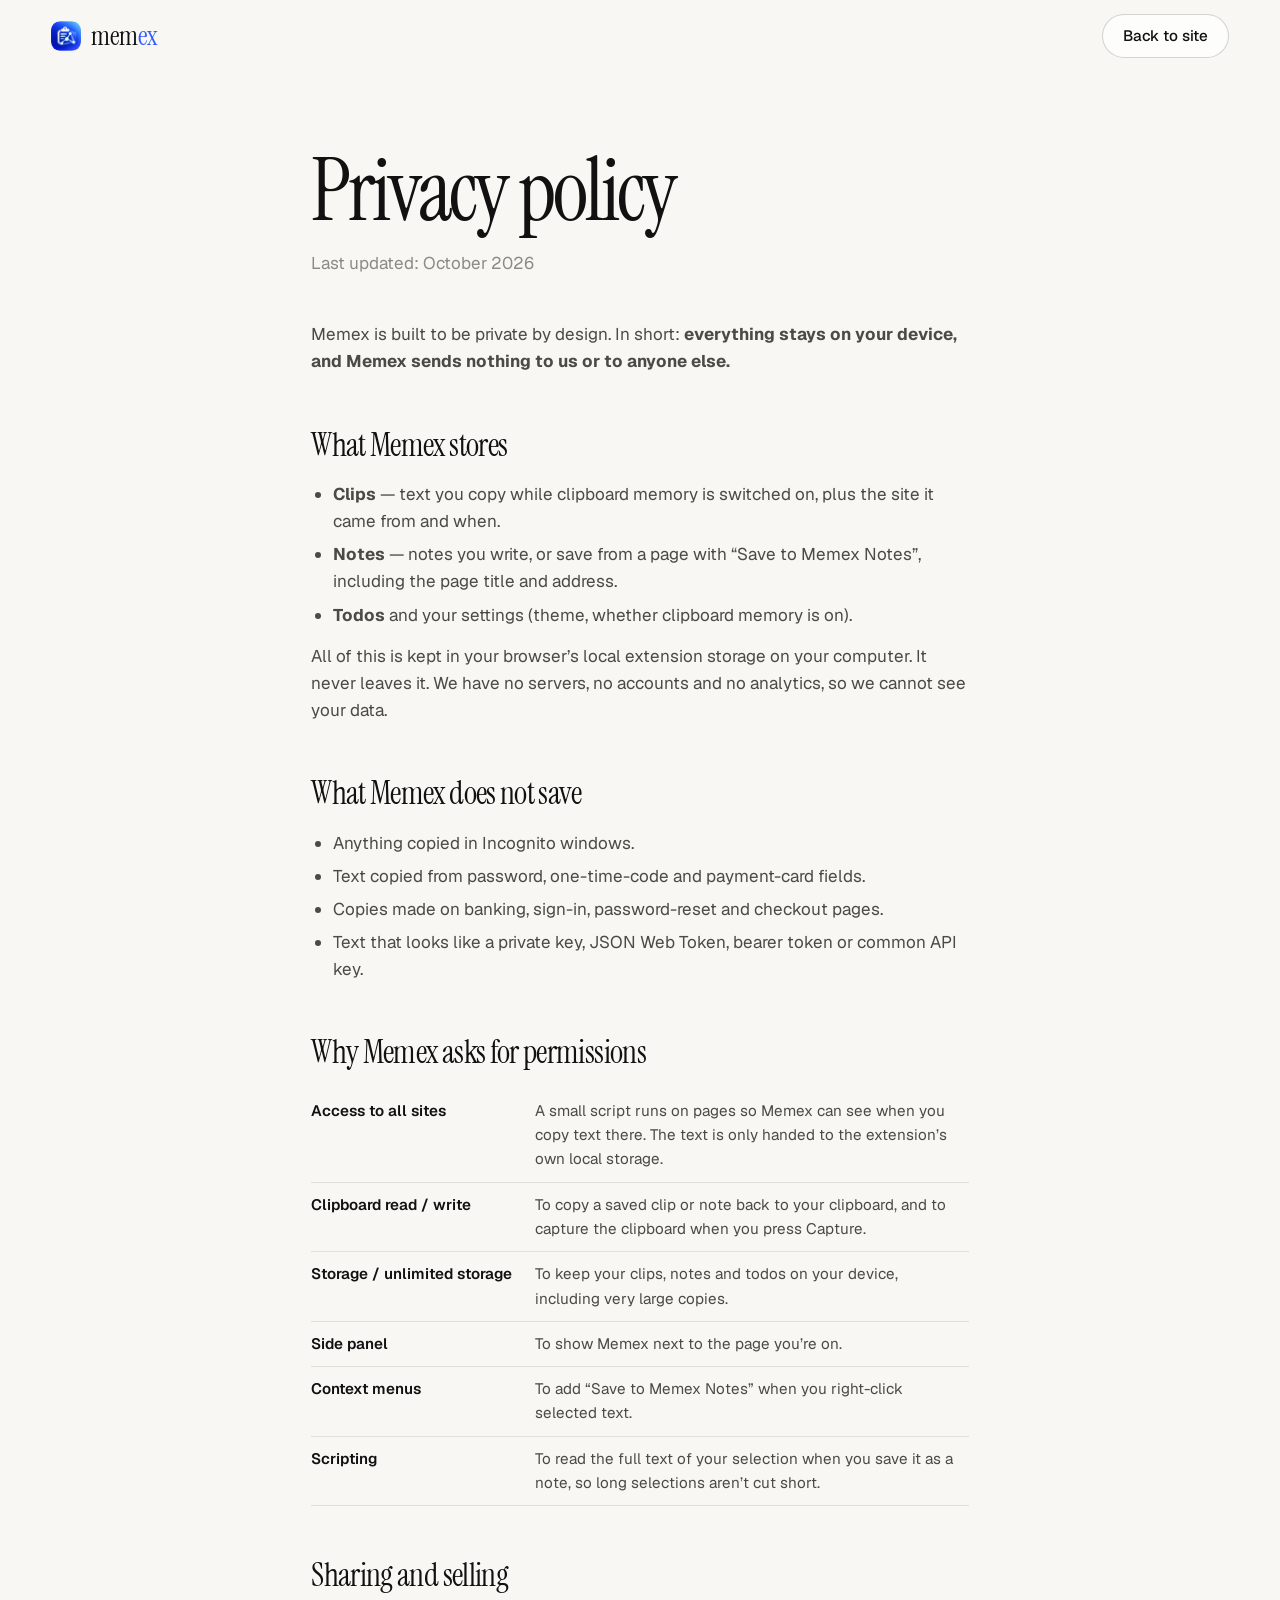
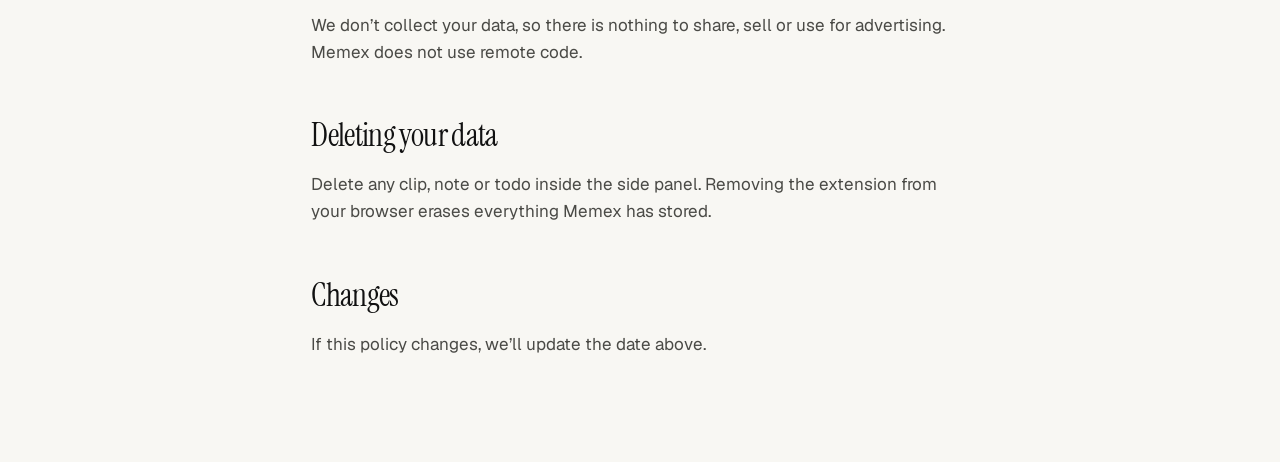
==== privacy.html @ 210380f6 "memex-official" ====
<!doctype html>
<html lang="en">
<head>
<meta charset="utf-8">
<meta name="viewport" content="width=device-width, initial-scale=1">
<title>Privacy policy — Memex</title>
<meta name="description" content="Memex stores everything locally on your device and sends nothing anywhere.">
<link rel="icon" type="image/png" href="assets/favicon-48.png">
<link rel="stylesheet" href="styles.css">
<style>
  .doc { max-width: 760px; margin: 0 auto; padding: 150px var(--gutter) 90px; }
  .doc h1 { font-family: var(--serif); font-weight: 400; font-size: clamp(3rem, 8vw, 5.4rem); line-height: .95; letter-spacing: -.035em; margin-bottom: 18px; }
  .doc .upd { color: var(--ink-3); margin-bottom: 44px; }
  .doc h2 { font-family: var(--serif); font-weight: 400; font-size: 2rem; letter-spacing: -.02em; margin: 44px 0 10px; }
  .doc p, .doc li { color: var(--ink-2); }
  .doc p { margin-bottom: 14px; }
  .doc ul { list-style: disc; padding-left: 22px; margin-bottom: 14px; } .doc li { margin: 6px 0; }
  .doc a { color: var(--blue); text-underline-offset: 3px; }
  .doc table { width: 100%; border-collapse: collapse; margin: 10px 0 20px; font-size: .95rem; }
  .doc th, .doc td { text-align: left; padding: 10px 12px 10px 0; border-bottom: 1px solid var(--line); vertical-align: top; }
  .doc th { font-weight: 600; color: var(--ink); width: 34%; }
  .doc td { color: var(--ink-2); }
  .top { position: fixed; z-index: 20; top: 14px; left: 0; right: 0; display: flex; justify-content: space-between; align-items: center; padding: 0 var(--gutter); }
</style>
</head>
<body>
<header class="top">
  <a class="brand" href="index.html"><img src="assets/icon-128.png" width="30" height="30" alt=""><span class="brand-word">mem<i>ex</i></span></a>
  <a class="btn btn-ghost" href="index.html"><span>Back to site</span></a>
</header>
<main class="doc">
  <h1>Privacy policy</h1>
  <p class="upd">Last updated: October 2026</p>

  <p>Memex is built to be private by design. In short: <strong>everything stays on your device, and Memex sends nothing to us or to anyone else.</strong></p>

  <h2>What Memex stores</h2>
  <ul>
    <li><b>Clips</b> — text you copy while clipboard memory is switched on, plus the site it came from and when.</li>
    <li><b>Notes</b> — notes you write, or save from a page with “Save to Memex Notes”, including the page title and address.</li>
    <li><b>Todos</b> and your settings (theme, whether clipboard memory is on).</li>
  </ul>
  <p>All of this is kept in your browser’s local extension storage on your computer. It never leaves it. We have no servers, no accounts and no analytics, so we cannot see your data.</p>

  <h2>What Memex does not save</h2>
  <ul>
    <li>Anything copied in Incognito windows.</li>
    <li>Text copied from password, one-time-code and payment-card fields.</li>
    <li>Copies made on banking, sign-in, password-reset and checkout pages.</li>
    <li>Text that looks like a private key, JSON Web Token, bearer token or common API key.</li>
  </ul>

  <h2>Why Memex asks for permissions</h2>
  <table>
    <tr><th>Access to all sites</th><td>A small script runs on pages so Memex can see when you copy text there. The text is only handed to the extension’s own local storage.</td></tr>
    <tr><th>Clipboard read / write</th><td>To copy a saved clip or note back to your clipboard, and to capture the clipboard when you press Capture.</td></tr>
    <tr><th>Storage / unlimited storage</th><td>To keep your clips, notes and todos on your device, including very large copies.</td></tr>
    <tr><th>Side panel</th><td>To show Memex next to the page you’re on.</td></tr>
    <tr><th>Context menus</th><td>To add “Save to Memex Notes” when you right-click selected text.</td></tr>
    <tr><th>Scripting</th><td>To read the full text of your selection when you save it as a note, so long selections aren’t cut short.</td></tr>
  </table>

  <h2>Sharing and selling</h2>
  <p>We don’t collect your data, so there is nothing to share, sell or use for advertising. Memex does not use remote code.</p>

  <h2>Deleting your data</h2>
  <p>Delete any clip, note or todo inside the side panel. Removing the extension from your browser erases everything Memex has stored.</p>

  <h2>Changes</h2>
  <p>If this policy changes, we’ll update the date above.</p>

  <p id="contactLine" hidden><b>Contact:</b> <a id="contactMail" href="#"></a></p>
</main>
<script>
  const CONFIG_EMAIL = "";  // ← optional: your support email
  if (CONFIG_EMAIL) { const l = document.getElementById("contactLine"); const a = document.getElementById("contactMail"); a.href = "mailto:" + CONFIG_EMAIL; a.textContent = CONFIG_EMAIL; l.hidden = false; }
</script>
</body>
</html>
---- styles.css ----
/* ═══════════════════════════════════════════════════════════
   Memex — launch site
   Type: Instrument Serif (display) · Geist (UI/body) · JetBrains Mono (code)
   ═══════════════════════════════════════════════════════════ */

@font-face { font-family: "Instrument Serif"; src: url("fonts/instrument-serif-latin-400-normal.woff2") format("woff2"); font-weight: 400; font-style: normal; font-display: swap; }
@font-face { font-family: "Instrument Serif"; src: url("fonts/instrument-serif-latin-400-italic.woff2") format("woff2"); font-weight: 400; font-style: italic; font-display: swap; }
@font-face { font-family: "Geist"; src: url("fonts/geist-latin-wght-normal.woff2") format("woff2"); font-weight: 100 900; font-style: normal; font-display: swap; }
@font-face { font-family: "JetBrains Mono"; src: url("fonts/jetbrains-mono-latin-wght-normal.woff2") format("woff2"); font-weight: 100 800; font-style: normal; font-display: swap; }

:root {
  --paper: #f8f7f3;
  --paper-2: #efede6;
  --white: #ffffff;
  --ink: #111111;
  --ink-2: #4a4a46;
  --ink-3: #8b8a84;
  --line: rgba(17, 17, 17, 0.1);
  --line-2: rgba(17, 17, 17, 0.18);
  --blue: #2f5cff;
  --blue-ink: #1f3fd1;
  --blue-wash: rgba(47, 92, 255, 0.1);
  --yellow: #f0c15b;
  --green: #4fb188;
  --pink: #e06c94;
  --serif: "Instrument Serif", "Iowan Old Style", "Palatino Linotype", Georgia, serif;
  --sans: "Geist", -apple-system, BlinkMacSystemFont, "Segoe UI", system-ui, sans-serif;
  --mono: "JetBrains Mono", "SF Mono", ui-monospace, "Cascadia Code", monospace;
  --ease: cubic-bezier(0.22, 1, 0.36, 1);
  --wrap: 1240px;
  --gutter: clamp(18px, 4vw, 56px);
}

*, *::before, *::after { box-sizing: border-box; }
html { scroll-behavior: smooth; -webkit-text-size-adjust: 100%; scroll-padding-top: 90px; }
body { margin: 0; background: var(--paper); color: var(--ink); font-family: var(--sans); font-size: 1.0625rem; line-height: 1.6; -webkit-font-smoothing: antialiased; text-rendering: optimizeLegibility; overflow-x: hidden; }
img, svg { display: block; max-width: 100%; }
a { color: inherit; }
h1, h2, h3, h4, h5, p, ul, ol, pre { margin: 0; }
ul, ol { padding: 0; list-style: none; }
button { font: inherit; color: inherit; cursor: pointer; }
:focus-visible { outline: 2px solid var(--blue); outline-offset: 3px; border-radius: 6px; }
::selection { background: var(--blue); color: #fff; }
kbd { font-family: var(--mono); font-size: 0.78em; background: var(--white); border: 1px solid var(--line-2); border-bottom-width: 2px; border-radius: 6px; padding: 1px 6px; color: var(--ink); white-space: nowrap; }
.skip { position: absolute; left: -999px; top: 8px; background: var(--ink); color: #fff; padding: 8px 14px; border-radius: 999px; z-index: 999; }
.skip:focus { left: 8px; }

/* ── Type ── */
.display { font-family: var(--serif); font-weight: 400; font-size: clamp(3.3rem, 10.2vw, 9.4rem); line-height: 0.9; letter-spacing: -0.04em; }
.display .it, .h2 em, .install-h .it { font-style: italic; }
.h2 { font-family: var(--serif); font-weight: 400; font-size: clamp(2.6rem, 6.4vw, 5.2rem); line-height: 0.96; letter-spacing: -0.035em; }
.h2 em { font-style: italic; }
.h3 { font-family: var(--serif); font-weight: 400; font-size: clamp(2rem, 3.6vw, 3rem); line-height: 1; letter-spacing: -0.025em; }
.h4 { font-family: var(--sans); font-weight: 600; font-size: 1.0625rem; letter-spacing: -0.01em; line-height: 1.35; }
.lede { font-size: clamp(1.05rem, 1.5vw, 1.25rem); color: var(--ink-2); line-height: 1.55; max-width: 36em; margin-inline: auto; text-wrap: balance; }

.line { display: block; overflow: hidden; padding: 0.04em 0.1em 0.16em; margin: 0 -0.1em -0.16em; }
.line > span { display: inline-block; will-change: transform; }

/* ── Buttons ── */
.btn { --h: 44px; display: inline-flex; align-items: center; justify-content: center; gap: 10px; height: var(--h); padding: 0 20px; border-radius: 999px; border: 1px solid transparent; font-weight: 500; font-size: 0.95rem; letter-spacing: -0.005em; text-decoration: none; white-space: nowrap; transition: transform 0.35s var(--ease), background 0.25s, color 0.25s, border-color 0.25s, box-shadow 0.35s; }
.btn svg { width: 16px; height: 16px; transition: transform 0.35s var(--ease); }
.btn:hover svg { transform: translateX(3px); }
.btn[href="#install"]:hover svg:only-of-type { transform: translate(2px, -2px); }
.btn-lg { --h: 58px; padding: 0 28px; font-size: 1.02rem; }
.btn-dark { background: var(--ink); color: #fff; box-shadow: 0 8px 24px rgba(17, 17, 17, 0.18); }
.btn-dark:hover { background: var(--blue); box-shadow: 0 12px 32px rgba(47, 92, 255, 0.32); }
.btn-ghost { background: rgba(255, 255, 255, 0.7); border-color: var(--line-2); backdrop-filter: blur(10px); }
.btn-ghost:hover { background: var(--white); border-color: var(--ink); }
.btn[hidden] { display: none; }
.play { width: 28px; height: 28px; border-radius: 50%; background: var(--ink); color: #fff; display: grid; place-items: center; }
.play svg { width: 11px; height: 11px; transform: translateX(1px); }
.btn:hover .play svg { transform: translateX(1px); }

/* ── Nav ── */
.nav { position: fixed; z-index: 50; top: 14px; left: 0; right: 0; display: grid; grid-template-columns: 1fr auto 1fr; align-items: center; padding: 0 var(--gutter); pointer-events: none; }
.nav > * { pointer-events: auto; }
.brand { display: inline-flex; align-items: center; gap: 10px; text-decoration: none; justify-self: start; }
.brand img { border-radius: 9px; }
.brand-word { font-family: var(--serif); font-size: 1.7rem; letter-spacing: -0.02em; line-height: 1; }
.brand-word i { font-style: normal; color: var(--blue); }
.nav-pill { display: flex; gap: 4px; padding: 6px; border-radius: 999px; background: rgba(255, 255, 255, 0.7); border: 1px solid var(--line); backdrop-filter: blur(16px) saturate(1.4); -webkit-backdrop-filter: blur(16px) saturate(1.4); transition: box-shadow 0.4s; }
.nav.scrolled .nav-pill { box-shadow: 0 10px 34px rgba(20, 20, 40, 0.08); }
.nav-pill a { text-decoration: none; font-size: 0.92rem; font-weight: 500; padding: 8px 16px; border-radius: 999px; color: var(--ink-2); transition: background 0.2s, color 0.2s; }
.nav-pill a:hover, .nav-pill a.active { background: var(--paper-2); color: var(--ink); }
.nav-right { justify-self: end; display: flex; align-items: center; gap: 10px; }
.menu-btn { display: none; width: 44px; height: 44px; border-radius: 50%; border: 1px solid var(--line-2); background: rgba(255, 255, 255, 0.8); position: relative; backdrop-filter: blur(10px); }
.menu-btn span { position: absolute; left: 14px; right: 14px; height: 1.6px; background: var(--ink); transition: transform 0.35s var(--ease); }
.menu-btn span:first-child { top: 18px; } .menu-btn span:last-child { top: 25px; }
.menu-btn[aria-expanded="true"] span:first-child { transform: translateY(3.5px) rotate(45deg); }
.menu-btn[aria-expanded="true"] span:last-child { transform: translateY(-3.5px) rotate(-45deg); }
.mobile-menu { position: fixed; inset: 0; z-index: 40; background: var(--paper); padding: 110px var(--gutter) 40px; display: flex; flex-direction: column; gap: 6px; }
.mobile-menu[hidden] { display: none; }
.mobile-menu a:not(.btn) { font-family: var(--serif); font-size: 2.8rem; letter-spacing: -0.03em; text-decoration: none; padding: 6px 0; border-bottom: 1px solid var(--line); }
.mobile-menu .btn { margin-top: 24px; --h: 56px; }

/* ── Hero ── */
.hero { position: relative; padding: 138px var(--gutter) 0; text-align: center; overflow: clip; }
.halo { position: absolute; left: 50%; top: 52%; width: min(1500px, 140vw); aspect-ratio: 1.6; transform: translate(-50%, -30%); background: radial-gradient(closest-side, rgba(47, 92, 255, 0.16), rgba(130, 110, 255, 0.07) 55%, transparent 75%); filter: blur(20px); pointer-events: none; z-index: 0; }
.hero-copy { position: relative; z-index: 3; max-width: 1100px; margin: 0 auto; }
.hero .display { margin-bottom: 26px; }
.hero .lede { margin-bottom: 34px; }
.cta-row { display: flex; flex-wrap: wrap; gap: 12px; justify-content: center; }

/* glass cards */
.glass { background: linear-gradient(180deg, rgba(255, 255, 255, 0.82), rgba(255, 255, 255, 0.55)); border: 1px solid rgba(255, 255, 255, 0.9); border-radius: 30px; box-shadow: 0 24px 60px rgba(30, 30, 70, 0.1), inset 0 1px 0 #fff; backdrop-filter: blur(22px) saturate(1.5); -webkit-backdrop-filter: blur(22px) saturate(1.5); }
.g-left, .g-right { position: absolute; z-index: 2; width: 236px; padding: 22px; text-align: left; will-change: transform; }
.g-left { left: clamp(12px, 4vw, 90px); top: 292px; transform: translate3d(0, var(--py, 0px), 0) rotate(-8deg); animation: bob-a 7s ease-in-out infinite; }
.g-right { right: clamp(12px, 4vw, 90px); top: 392px; transform: translate3d(0, var(--py, 0px), 0) rotate(7deg); animation: bob-b 8s ease-in-out infinite; }
@keyframes bob-a { 0%, 100% { translate: 0 0; } 50% { translate: 0 -10px; } }
@keyframes bob-b { 0%, 100% { translate: 0 0; } 50% { translate: 0 11px; } }
.g-ico { width: 40px; height: 40px; border-radius: 13px; display: grid; place-items: center; margin-bottom: 16px; }
.g-ico svg { width: 20px; height: 20px; fill: none; stroke: #fff; stroke-width: 2; stroke-linecap: round; stroke-linejoin: round; }
.g-ico-blue { background: linear-gradient(160deg, #6f8dff, var(--blue)); }
.g-title { font-weight: 600; font-size: 1rem; line-height: 1.3; letter-spacing: -0.015em; }
.g-sub { margin-top: 8px; font-size: 0.85rem; line-height: 1.4; color: var(--ink-3); }
.g-faces { display: flex; margin-bottom: 16px; }
.g-faces span { width: 34px; height: 34px; border-radius: 50%; background: var(--c); color: #fff; display: grid; place-items: center; font-weight: 600; font-size: 0.8rem; border: 2px solid #fff; margin-left: -8px; }
.g-faces span:first-child { margin-left: 0; }
.g-faces .plus { background: #fff; color: var(--ink); }

.badge { position: absolute; z-index: 2; right: clamp(16px, 6vw, 120px); top: 176px; width: 118px; height: 118px; }
.badge-ring { transform-origin: 60px 60px; animation: spin 22s linear infinite; }
.badge text { font-family: var(--sans); font-size: 9.4px; font-weight: 500; letter-spacing: 0.9px; text-transform: uppercase; fill: var(--ink); }
.badge-star { fill: var(--ink); }
@keyframes spin { to { transform: rotate(360deg); } }

.hero-foot-l, .hero-foot-r { position: absolute; z-index: 2; text-align: left; font-size: 0.92rem; color: var(--ink-3); line-height: 1.35; }
.hero-foot-l { left: clamp(18px, 4vw, 90px); bottom: 26px; }
.hero-foot-r { right: clamp(18px, 4vw, 90px); bottom: 26px; display: flex; flex-direction: column; align-items: flex-start; gap: 10px; }
.hero-foot-r svg { width: 22px; height: 22px; fill: var(--ink); }
.hero-foot-r p { display: flex; align-items: center; gap: 12px; }
.rule { display: inline-block; width: 28px; height: 1px; background: var(--line-2); }
.hero-foot-l .rule { display: block; margin-bottom: 12px; }

/* demo stage */
.stage { position: relative; z-index: 1; width: min(1080px, 100%); margin: 70px auto 0; }
.orbit { position: absolute; z-index: 4; display: flex; align-items: center; gap: 12px; padding: 12px 20px 12px 14px; border-radius: 22px; text-align: left; will-change: transform; }
.orbit b { display: block; font-size: 0.95rem; letter-spacing: -0.01em; line-height: 1.2; }
.orbit small { font-size: 0.78rem; color: var(--ink-3); }
.orbit .dot { width: 34px; height: 34px; border-radius: 11px; flex: none; }
.dot.y { background: linear-gradient(160deg, #f6d98e, var(--yellow)); }
.dot.g { background: linear-gradient(160deg, #7fd1ab, var(--green)); }
.dot.p { background: linear-gradient(160deg, #f09bb8, var(--pink)); }
.o1 { left: -84px; top: 200px; transform: translate3d(0, var(--py, 0px), 0) rotate(-7deg); animation: bob-a 6s ease-in-out infinite; }
.o2 { right: -64px; top: -34px; transform: translate3d(0, var(--py, 0px), 0) rotate(6deg); animation: bob-b 7s ease-in-out infinite; }
.o3 { left: -70px; bottom: 74px; transform: translate3d(0, var(--py, 0px), 0) rotate(5deg); animation: bob-b 8s ease-in-out infinite; }

.browser { position: relative; background: var(--white); border-radius: 22px; border: 1px solid var(--line); box-shadow: 0 50px 120px -20px rgba(30, 40, 110, 0.28), 0 0 0 8px rgba(255, 255, 255, 0.55); overflow: hidden; text-align: left; }
.bar { display: flex; align-items: center; gap: 14px; height: 46px; padding: 0 16px; border-bottom: 1px solid var(--line); background: #fbfaf7; }
.tl { display: flex; gap: 7px; } .tl i { width: 11px; height: 11px; border-radius: 50%; background: #e3e1da; }
.url { flex: 1; max-width: 520px; margin-inline: auto; display: flex; align-items: center; gap: 8px; height: 28px; padding: 0 14px; border-radius: 999px; background: var(--paper-2); font-size: 0.78rem; color: var(--ink-2); overflow: hidden; white-space: nowrap; text-overflow: ellipsis; }
.url svg { width: 12px; height: 12px; flex: none; color: var(--ink-3); }
.bar-spacer { width: 54px; }
.browser-body { position: relative; display: grid; grid-template-columns: minmax(0, 1fr) 348px; height: 480px; }

.page { position: relative; padding: 18px 20px; min-width: 0; overflow: hidden; background: var(--white); }
.file-head { display: flex; align-items: center; gap: 12px; padding: 10px 12px; border: 1px solid var(--line); border-radius: 12px 12px 0 0; background: #fbfaf7; }
.fname { font-weight: 600; font-size: 0.85rem; }
.fmeta { font-size: 0.78rem; color: var(--ink-3); flex: 1; white-space: nowrap; overflow: hidden; text-overflow: ellipsis; }
.copy-btn { display: inline-flex; align-items: center; gap: 6px; height: 30px; padding: 0 12px; border-radius: 8px; border: 1px solid var(--line-2); background: var(--white); font-size: 0.8rem; font-weight: 600; transition: background 0.2s, border-color 0.2s, color 0.2s, transform 0.2s; }
.copy-btn svg { width: 13px; height: 13px; fill: none; stroke: currentColor; stroke-width: 2; }
.copy-btn:hover { border-color: var(--ink); }
.copy-btn:active, .copy-btn.press { transform: scale(0.94); }
.copy-btn.done { background: #e6f6ee; color: #1e7a4f; border-color: transparent; }
.code { margin: 0; padding: 14px 0; border: 1px solid var(--line); border-top: none; border-radius: 0 0 12px 12px; font-family: var(--mono); font-size: 12px; line-height: 1.75; overflow: hidden; height: 372px; color: #24292f; white-space: pre; }
.code code { display: block; font: inherit; }
.ln { display: inline-block; width: 38px; padding-right: 14px; text-align: right; color: #b4b2aa; user-select: none; }
.code .k { color: #cf222e; } .code .s { color: #0a3069; } .code .c { color: #8c959f; font-style: italic; } .code .f { color: #6639ba; } .code .n { color: #0550ae; }
.code-fade { position: absolute; left: 20px; right: 20px; bottom: 18px; height: 70px; background: linear-gradient(transparent, #fff 85%); border-radius: 0 0 12px 12px; pointer-events: none; }

/* Memex panel (mirrors the real extension) */
.panel { position: relative; background: #f7f6f2; border-left: 1px solid var(--line); display: flex; flex-direction: column; min-width: 0; overflow: hidden; font-size: 13px; }
.p-head { padding: 14px 14px 0; } .p-logo { display: flex; align-items: center; gap: 8px; font-family: var(--serif); font-size: 1.35rem; line-height: 1; } .p-logo img { border-radius: 6px; } .p-logo i { font-style: normal; color: var(--blue); }
.p-tabs { display: flex; gap: 4px; margin: 10px 14px 0; padding-bottom: 10px; border-bottom: 1px solid var(--line); }
.p-tab { flex: 1; display: flex; align-items: center; justify-content: center; gap: 6px; padding: 7px 4px; border-radius: 9px; border: 1px solid transparent; background: transparent; color: var(--ink-2); font-size: 12px; font-weight: 600; transition: background 0.2s, border-color 0.2s, color 0.2s; }
.p-tab svg { width: 13px; height: 13px; fill: none; stroke: currentColor; stroke-width: 1.9; }
.p-tab:hover { border-color: var(--line); color: var(--ink); }
.p-tab.active { background: #fff; border-color: var(--line); color: var(--ink); }
.p-chips { display: flex; gap: 6px; padding: 9px 14px; border-bottom: 1px solid var(--line); }
.chip { display: inline-flex; align-items: center; gap: 6px; padding: 3px 9px; border-radius: 999px; border: 1px solid var(--line); background: #fff; font-size: 10.5px; font-weight: 600; color: var(--ink-3); }
.chip.on { color: #238a5a; border-color: #238a5a; background: rgba(35, 138, 90, 0.1); } .chip i { width: 6px; height: 6px; border-radius: 50%; background: currentColor; }
.p-view { display: none; flex: 1; min-height: 0; flex-direction: column; } .p-view.active { display: flex; }
.p-scroll { position: relative; flex: 1; overflow-y: auto; padding: 10px 14px 16px; scrollbar-width: thin; }
.p-label { font-size: 10.5px; font-weight: 600; letter-spacing: 0.05em; text-transform: uppercase; color: var(--ink-3); padding: 4px 0 7px; }
.pc, .pn, .pr { background: #fff; border: 1px solid var(--line); border-radius: 12px; padding: 11px 12px; margin-bottom: 9px; transition: border-color 0.2s, box-shadow 0.2s; }
.pc-text { font-family: var(--mono); font-size: 11.5px; line-height: 1.55; color: var(--ink); overflow-wrap: anywhere; white-space: pre-wrap; user-select: text; }
.pc-text.link { font-family: var(--sans); color: var(--blue); text-decoration: underline; font-size: 12px; }
.pc-text:not(.mono):not(.link):not(.code-text) { font-family: var(--mono); }
.pc-foot { display: flex; align-items: center; gap: 7px; margin-top: 9px; flex-wrap: wrap; }
.grow { flex: 1; }
.pill { padding: 2px 8px; border-radius: 99px; border: 1px solid var(--line); background: #f4f3ee; font-size: 10px; color: var(--ink-2); }
.tm { font-size: 10.5px; color: var(--ink-3); }
.cb { height: 26px; padding: 0 10px; border-radius: 7px; border: 1px solid transparent; font-size: 11px; font-weight: 600; background: rgba(47, 92, 255, 0.12); color: var(--blue); transition: background 0.2s, color 0.2s; }
.cb:hover { background: var(--blue); color: #fff; }
.cb.ok { background: #e6f6ee; color: #1e7a4f; }
.cb.go { width: 28px; padding: 0; display: inline-grid; place-items: center; background: transparent; color: var(--ink-3); }
.cb.go:hover { background: #f1efe9; color: var(--blue); } .cb.go svg { width: 13px; height: 13px; fill: none; stroke: currentColor; stroke-width: 2; }
.pc.new { animation: clip-in 0.7s var(--ease) both; border-color: var(--blue); box-shadow: 0 0 0 3px var(--blue-wash); }
@keyframes clip-in { from { opacity: 0; transform: translateY(-16px) scale(0.97); } to { opacity: 1; transform: none; } }
.pc-meta { font-size: 10.5px; color: var(--ink-3); }
.pc-badge { font-size: 10px; font-weight: 700; letter-spacing: 0.04em; text-transform: uppercase; color: var(--blue); }
.pc-expand { border: none; background: none; padding: 4px 0 0; color: var(--blue); font-size: 11px; font-weight: 600; }
.flash { animation: flash 2.2s ease-out; }
@keyframes flash { 0%, 35% { box-shadow: 0 0 0 3px var(--blue), 0 8px 24px var(--blue-wash); border-color: var(--blue); } 100% { box-shadow: none; } }

.pn h3 { font-family: var(--serif); font-weight: 400; font-size: 1.35rem; line-height: 1.1; margin-bottom: 8px; }
.pn h4 { font-family: var(--serif); font-weight: 400; font-size: 1.1rem; padding-bottom: 3px; border-bottom: 1px solid var(--line); margin-bottom: 6px; }
.pn ul, .vn-card ul { margin: 0 0 8px; padding-left: 0; }
.pn li, .vn-card li { position: relative; padding-left: 22px; margin: 3px 0; font-size: 12.5px; }
.pn li::before, .vn-card li::before { content: ""; position: absolute; left: 0; top: 3px; width: 12px; height: 12px; border: 1.5px solid var(--line-2); border-radius: 4px; background: #fff; }
.pn li.done, .vn-card li.done { color: var(--ink-3); text-decoration: line-through; }
.pn li.done::before, .vn-card li.done::before { background: var(--blue); border-color: var(--blue); box-shadow: inset 0 0 0 2px #fff; }
.pn pre, .vn-card pre { background: #f4f3ee; border: 1px solid var(--line); border-radius: 8px; padding: 8px 10px; font-family: var(--mono); font-size: 11px; overflow: auto; }

.p-search { position: relative; margin: 10px 14px 0; }
.p-search svg { position: absolute; left: 10px; top: 50%; width: 14px; height: 14px; transform: translateY(-50%); fill: none; stroke: var(--ink-3); stroke-width: 2; }
.p-search input { width: 100%; height: 36px; border-radius: 9px; border: 1px solid var(--line); background: #fff; padding: 0 12px 0 32px; font: inherit; font-size: 13px; color: var(--ink); outline: none; }
.p-search input:focus { border-color: var(--blue); }
.pr { cursor: pointer; }
.pr:hover { border-color: var(--blue); }
.pr-text { font-size: 12px; line-height: 1.5; color: var(--ink); overflow-wrap: anywhere; }
.pr-title { font-family: var(--serif); font-size: 1.05rem; margin-bottom: 2px; }
.pr mark, .vs-res mark { background: rgba(255, 213, 0, 0.5); color: inherit; border-radius: 3px; padding: 0 1px; }
.p-hints { display: flex; flex-wrap: wrap; gap: 6px; padding: 4px 0; }
.p-hints p { width: 100%; color: var(--ink-3); font-size: 12px; margin-bottom: 4px; }
.p-hints button { border: 1px solid var(--line-2); background: #fff; border-radius: 999px; padding: 4px 11px; font-size: 12px; font-weight: 500; transition: border-color 0.2s, color 0.2s; }
.p-hints button:hover { border-color: var(--blue); color: var(--blue); }
.p-toast { position: absolute; left: 50%; bottom: 14px; transform: translate(-50%, 14px); background: var(--ink); color: #fff; font-size: 11.5px; font-weight: 600; padding: 6px 14px; border-radius: 999px; opacity: 0; pointer-events: none; transition: opacity 0.2s, transform 0.3s var(--ease); white-space: nowrap; }
.p-toast.show { opacity: 1; transform: translate(-50%, 0); }

.fake-cursor { position: absolute; z-index: 6; left: 0; top: 0; width: 26px; height: 26px; pointer-events: none; opacity: 0; transition: transform 1s var(--ease), opacity 0.4s; filter: drop-shadow(0 3px 6px rgba(0, 0, 0, 0.25)); }
.fake-cursor.show { opacity: 1; }
.fake-cursor.click { animation: cursor-click 0.4s; }
@keyframes cursor-click { 50% { scale: 0.82; } }
.demo-hint { margin-top: 22px; font-size: 0.92rem; color: var(--ink-3); }
.demo-hint b { color: var(--ink); font-weight: 600; }

/* ── Statement ── */
.statement { max-width: var(--wrap); margin: 0 auto; padding: clamp(110px, 16vw, 220px) var(--gutter) clamp(60px, 8vw, 110px); }
.statement-text { max-width: 1060px; margin: 0; font-family: var(--serif); font-size: clamp(2.2rem, 5.6vw, 4.8rem); line-height: 1.05; letter-spacing: -0.03em; text-wrap: balance; }
.statement-text .w { opacity: 0.14; transition: opacity 0.35s; }
.statement-text .w.on { opacity: 1; }
.statement-text .w.em { font-style: italic; }

/* ── Sections ── */
.features, .how, .faq { max-width: var(--wrap); margin: 0 auto; padding: clamp(70px, 9vw, 130px) var(--gutter); }
.sec-head { margin-bottom: clamp(40px, 6vw, 80px); }
.sec-sub { margin-top: 20px; max-width: 30em; color: var(--ink-2); font-size: 1.15rem; line-height: 1.55; }

.feat { display: grid; grid-template-columns: minmax(0, 5fr) minmax(0, 6fr); gap: clamp(32px, 6vw, 96px); align-items: center; padding: clamp(40px, 6vw, 84px) 0; border-top: 1px solid var(--line); }
.feat.flip .feat-copy { order: 2; }
.feat-copy p { margin: 18px 0 22px; color: var(--ink-2); max-width: 30em; }
.ticks li { position: relative; padding-left: 28px; margin: 9px 0; font-size: 0.98rem; }
.ticks li::before { content: ""; position: absolute; left: 0; top: 0.36em; width: 16px; height: 16px; border-radius: 50%; background: var(--blue) url("data:image/svg+xml,%3Csvg xmlns='http://www.w3.org/2000/svg' viewBox='0 0 16 16'%3E%3Cpath d='M4.5 8.3l2.3 2.3 4.7-4.9' fill='none' stroke='white' stroke-width='1.8' stroke-linecap='round' stroke-linejoin='round'/%3E%3C/svg%3E") center / 100% no-repeat; }
.feat-visual { background: var(--paper-2); border-radius: 36px; padding: clamp(18px, 3.4vw, 44px); min-height: 380px; display: flex; flex-direction: column; justify-content: center; gap: 12px; position: relative; overflow: hidden; }
.feat-visual::before { content: ""; position: absolute; inset: -20% -10% auto auto; width: 70%; aspect-ratio: 1; background: radial-gradient(closest-side, var(--blue-wash), transparent); pointer-events: none; }

.vc-card, .vn-card, .vs-res, .vs-input { position: relative; background: #fff; border: 1px solid var(--line); border-radius: 18px; padding: 18px; box-shadow: 0 20px 50px rgba(30, 30, 70, 0.08); }
.vc-top { display: flex; justify-content: space-between; align-items: center; margin-bottom: 12px; }
.vc-badge { font-size: 11px; font-weight: 700; letter-spacing: 0.04em; text-transform: uppercase; color: var(--blue); }
.vc-meta { font-size: 12px; color: var(--ink-3); }
.vc-code { background: #f4f3ee; border: 1px solid var(--line); border-radius: 10px; padding: 12px 14px; font-family: var(--mono); font-size: 12px; line-height: 1.7; overflow: auto; }
.vc-code .k { color: #cf222e; } .vc-code .f { color: #6639ba; } .vc-code .c { color: #8c959f; font-style: italic; }
.vc-stats { display: grid; grid-template-columns: repeat(3, 1fr); gap: 10px; margin-top: 16px; }
.vc-stats b { display: block; font-family: var(--serif); font-weight: 400; font-size: clamp(1.7rem, 3vw, 2.4rem); line-height: 1; letter-spacing: -0.03em; font-variant-numeric: tabular-nums; }
.vc-stats span { font-size: 12px; color: var(--ink-3); }
.vc-bar { height: 6px; border-radius: 99px; background: var(--paper-2); margin-top: 16px; overflow: hidden; }
.vc-bar i { display: block; height: 100%; width: 0; background: var(--blue); border-radius: inherit; transition: width 1.6s var(--ease) 0.3s; }
.in .vc-bar i { width: 100%; }

.vn-tool { display: flex; flex-wrap: wrap; gap: 5px; align-items: center; margin-bottom: 14px; }
.vn-tool b, .vn-tool i { min-width: 28px; height: 26px; padding: 0 7px; display: grid; place-items: center; border: 1px solid var(--line); border-radius: 6px; font: 600 11.5px var(--sans); color: var(--ink-2); background: #fff; }
.vn-tool span { width: 1px; height: 16px; background: var(--line-2); margin: 0 2px; }
.vn-card h4 { font-family: var(--serif); font-weight: 400; font-size: 1.9rem; line-height: 1.05; letter-spacing: -0.02em; margin-bottom: 10px; }
.vn-card h5 { font-family: var(--serif); font-weight: 400; font-size: 1.3rem; padding-bottom: 4px; border-bottom: 1px solid var(--line); margin-bottom: 8px; }
.vn-card { background: #fff8e8; border-left: 4px solid rgba(199, 116, 0, 0.4); }
.vn-card li { font-size: 14px; }
.vn-actions { display: flex; justify-content: space-between; align-items: center; margin-top: 14px; }
.vn-pill { padding: 3px 10px; border-radius: 99px; background: rgba(255, 255, 255, 0.8); border: 1px solid var(--line); font-size: 12px; color: var(--ink-2); }
.vn-copy { padding: 5px 12px; border-radius: 8px; background: var(--blue-wash); color: var(--blue); font-size: 12px; font-weight: 600; }

.vs-input { display: flex; align-items: center; gap: 10px; padding: 12px 16px; border-radius: 14px; border-color: var(--blue); box-shadow: 0 0 0 4px var(--blue-wash); }
.vs-input svg { width: 16px; height: 16px; fill: none; stroke: var(--ink-3); stroke-width: 2; }
.vs-input span { font-size: 15px; }
.caret { width: 1.5px; height: 18px; background: var(--blue); animation: blink 1s steps(1) infinite; }
@keyframes blink { 50% { opacity: 0; } }
.vs-text { font-size: 14px; line-height: 1.55; overflow-wrap: anywhere; }
.vs-foot { display: flex; justify-content: space-between; align-items: center; gap: 8px; margin-top: 12px; font-size: 12px; color: var(--ink-3); flex-wrap: wrap; }
.vs-btns { display: flex; gap: 6px; align-items: center; }
.vs-copy { padding: 5px 12px; border-radius: 8px; background: var(--blue-wash); color: var(--blue); font-size: 12px; font-weight: 600; }
.vs-go { width: 28px; height: 28px; border-radius: 8px; display: grid; place-items: center; color: var(--ink-2); }
.vs-go svg { width: 14px; height: 14px; fill: none; stroke: currentColor; stroke-width: 2; }
.vs-res.faint { opacity: 0.55; transform: scale(0.97); }

.mini-row { display: grid; grid-template-columns: repeat(3, minmax(0, 1fr)); gap: 0; border-top: 1px solid var(--line); }
.mini { padding: 34px 32px 10px 0; } .mini + .mini { padding-left: 32px; border-left: 1px solid var(--line); }
.mini p { margin-top: 8px; color: var(--ink-2); font-size: 0.98rem; }

/* ── How ── */
.steps { display: grid; grid-template-columns: repeat(3, minmax(0, 1fr)); gap: clamp(20px, 4vw, 56px); }
.steps li { border-top: 1px solid var(--ink); padding-top: 22px; }
.step-n { display: block; font-family: var(--serif); font-style: italic; font-size: clamp(4rem, 8vw, 7rem); line-height: 0.9; letter-spacing: -0.04em; margin-bottom: 20px; color: var(--blue); }
.steps p { margin-top: 8px; color: var(--ink-2); max-width: 24em; }

/* ── Privacy ── */
.privacy { padding: clamp(40px, 6vw, 90px) var(--gutter); }
.privacy-card { max-width: var(--wrap); margin: 0 auto; background: var(--ink); color: var(--paper); border-radius: clamp(28px, 4vw, 48px); padding: clamp(28px, 5vw, 72px); position: relative; overflow: hidden; }
.privacy-card::after { content: ""; position: absolute; right: -10%; top: -40%; width: 60%; aspect-ratio: 1; background: radial-gradient(closest-side, rgba(47, 92, 255, 0.45), transparent); pointer-events: none; }
.priv-big { display: flex; align-items: flex-end; gap: clamp(18px, 4vw, 56px); flex-wrap: wrap; padding-bottom: clamp(28px, 4vw, 56px); border-bottom: 1px solid rgba(255, 255, 255, 0.16); position: relative; z-index: 1; }
.priv-zero { font-family: var(--serif); font-style: italic; font-size: clamp(8rem, 22vw, 18rem); line-height: 0.74; letter-spacing: -0.06em; }
.priv-big p { font-family: var(--serif); font-size: clamp(1.7rem, 3.2vw, 2.8rem); line-height: 1.1; letter-spacing: -0.02em; max-width: 16em; padding-bottom: 0.4em; }
.priv-cols { display: grid; grid-template-columns: repeat(3, minmax(0, 1fr)); gap: clamp(24px, 4vw, 56px); padding-top: clamp(28px, 4vw, 48px); position: relative; z-index: 1; }
.priv-cols .h4 { margin-bottom: 14px; color: #fff; }
.plain li { padding: 9px 0; border-top: 1px solid rgba(255, 255, 255, 0.12); font-size: 0.95rem; color: rgba(248, 247, 243, 0.78); }
.plain b { color: #fff; font-weight: 600; }

/* ── FAQ ── */
.faq-list { max-width: 860px; border-top: 1px solid var(--ink); }
.faq details { border-bottom: 1px solid var(--line-2); }
.faq summary { list-style: none; cursor: pointer; display: flex; align-items: center; justify-content: space-between; gap: 20px; padding: 24px 0; font-family: var(--serif); font-size: clamp(1.45rem, 2.6vw, 2rem); line-height: 1.15; letter-spacing: -0.02em; }
.faq summary::-webkit-details-marker { display: none; }
.faq summary i { position: relative; width: 36px; height: 36px; flex: none; border-radius: 50%; border: 1px solid var(--line-2); transition: background 0.25s, border-color 0.25s, transform 0.4s var(--ease); }
.faq summary i::before, .faq summary i::after { content: ""; position: absolute; left: 50%; top: 50%; width: 12px; height: 1.6px; background: var(--ink); transform: translate(-50%, -50%); transition: transform 0.4s var(--ease), background 0.25s; }
.faq summary i::after { transform: translate(-50%, -50%) rotate(90deg); }
.faq details[open] summary i { background: var(--ink); border-color: var(--ink); }
.faq details[open] summary i::before, .faq details[open] summary i::after { background: #fff; }
.faq details[open] summary i::after { transform: translate(-50%, -50%) rotate(0); }
.faq details p { padding: 0 60px 26px 0; color: var(--ink-2); max-width: 42em; animation: open 0.5s var(--ease); }
@keyframes open { from { opacity: 0; transform: translateY(-6px); } }
.faq p a { color: var(--blue); text-underline-offset: 3px; }

/* ── Install ── */
.install { position: relative; text-align: center; padding: clamp(90px, 12vw, 180px) var(--gutter); overflow: clip; }
.install > *:not(.halo) { position: relative; z-index: 1; }
.install .halo-2 { position: absolute; z-index: 0; top: 50%; transform: translate(-50%, -50%); }
.install-h { margin-bottom: 26px; }
.install .lede { margin-bottom: 34px; }

/* ── Footer ── */
.footer { border-top: 1px solid var(--line); padding: 36px var(--gutter) 44px; max-width: var(--wrap); margin: 0 auto; }
.foot-row { display: flex; justify-content: space-between; align-items: center; gap: 20px; flex-wrap: wrap; }
.foot-links { display: flex; gap: 26px; flex-wrap: wrap; }
.foot-links a { text-decoration: none; color: var(--ink-2); font-size: 0.95rem; } .foot-links a:hover { color: var(--ink); text-decoration: underline; text-underline-offset: 4px; }
.foot-links a[hidden] { display: none; }
.foot-note { margin-top: 24px; color: var(--ink-3); font-size: 0.88rem; }

/* ── Motion: intro + reveals ── */
.js .hero .line > span { transform: translateY(112%); transition: transform 1.15s var(--ease); }
.js .hero .line:nth-child(2) > span { transition-delay: 0.12s; }
.js .install .line > span { transform: translateY(112%); transition: transform 1.15s var(--ease); }
.js .install .line:nth-child(2) > span { transition-delay: 0.12s; }
.js .ready .line > span, .js .install.in .line > span { transform: none; }
.js [data-hero-fade] { opacity: 0; transform: translateY(14px); transition: opacity 0.9s var(--ease) 0.5s, transform 0.9s var(--ease) 0.5s; }
.js .ready [data-hero-fade] { opacity: 1; transform: none; }
.js .glass.g-left, .js .glass.g-right, .js .badge, .js .orbit { opacity: 0; transition: opacity 1s var(--ease) 0.7s; }
.js .ready .glass.g-left, .js .ready .glass.g-right, .js .ready .badge, .js .ready .orbit { opacity: 1; }
.js .stage .browser { opacity: 0; transform: translateY(60px) scale(0.97); transition: opacity 1.1s var(--ease) 0.55s, transform 1.3s var(--ease) 0.55s; }
.js .ready .stage .browser { opacity: 1; transform: none; }
.js [data-reveal] { opacity: 0; transform: translateY(22px); transition: opacity 0.9s var(--ease), transform 0.9s var(--ease); }
.js [data-reveal].in { opacity: 1; transform: none; }
.steps li[data-reveal]:nth-child(2) { transition-delay: 0.1s; } .steps li[data-reveal]:nth-child(3) { transition-delay: 0.2s; }

@media (prefers-reduced-motion: reduce) {
  html { scroll-behavior: auto; }
  *, *::before, *::after { animation: none !important; transition-duration: 0.01ms !important; transition-delay: 0s !important; }
  .js .hero .line > span, .js .install .line > span, .js [data-hero-fade], .js [data-reveal], .js .stage .browser, .js .glass, .js .badge, .js .orbit { opacity: 1 !important; transform: none; }
  .statement-text .w { opacity: 1; }
}

/* ── Responsive ── */
@media (max-width: 1240px) {
  .hero-foot-l, .hero-foot-r { display: none; }
  .o1 { left: -20px; } .o2 { right: -20px; } .o3 { left: -10px; }
}
@media (max-width: 1100px) {
  .g-left { left: 2vw; width: 210px; top: 330px; } .g-right { right: 2vw; width: 210px; top: 430px; }
}
@media (max-width: 1000px) {
  .g-left, .g-right { display: none; }
  .badge { top: 120px; right: 18px; width: 84px; height: 84px; }
  .nav { grid-template-columns: 1fr auto; }
  .nav-pill { display: none; }
  .nav-right .btn { display: none; }
  .menu-btn { display: block; }
  .browser-body { grid-template-columns: minmax(0, 1fr) 320px; }
  .o1, .o2, .o3 { display: none; }
  .feat { grid-template-columns: 1fr; }
  .feat.flip .feat-copy { order: 0; }
  .priv-cols { grid-template-columns: 1fr; }
  .steps { grid-template-columns: 1fr; gap: 36px; }
  .mini-row { grid-template-columns: 1fr; }
  .mini, .mini + .mini { padding: 26px 0; border-left: none; } .mini + .mini { border-top: 1px solid var(--line); }
}
@media (max-width: 760px) {
  .hero { padding-top: 112px; }
  .badge { display: none; }
  .hero .display { font-size: clamp(3.2rem, 15vw, 5.4rem); }
  .btn-lg { --h: 54px; padding: 0 22px; width: 100%; }
  .cta-row { flex-direction: column; align-items: stretch; max-width: 380px; margin-inline: auto; }
  .stage { margin-top: 44px; }
  .browser { border-radius: 18px; box-shadow: 0 30px 70px -20px rgba(30, 40, 110, 0.3), 0 0 0 5px rgba(255, 255, 255, 0.55); }
  .browser-body { grid-template-columns: 1fr; height: auto; }
  .page { height: 240px; padding: 12px; }
  .code { height: 176px; font-size: 11px; }
  .code-fade { left: 12px; right: 12px; bottom: 12px; }
  .panel { border-left: none; border-top: 1px solid var(--line); height: 470px; }
  .bar-spacer { display: none; }
  .url { font-size: 0.7rem; }
  .fmeta { display: none; } .fname { flex: 1; }
  .vc-stats { gap: 6px; }
  .feat-visual { border-radius: 28px; min-height: 0; }
  .faq details p { padding-right: 0; }
  .faq summary i { width: 32px; height: 32px; }
  .privacy-card { border-radius: 30px; }
  .priv-zero { font-size: 9rem; }
  .foot-row { flex-direction: column; align-items: flex-start; }
}
@media (max-width: 380px) {
  .nav { top: 10px; }
  .brand-word { font-size: 1.5rem; }
  .vn-card h4 { font-size: 1.5rem; }
  .vc-stats b { font-size: 1.5rem; }
}
@media (hover: none) { .magnetic { transform: none !important; } }

/* Store buttons (browser-aware) */
.store-group { display: inline-flex; gap: 10px; flex-wrap: wrap; align-items: center; }
.store-group [hidden] { display: none !important; }
.btn.is-soon { opacity: .55; cursor: default; box-shadow: none; pointer-events: none; }
.store-group.store-mobile { display: flex; flex-direction: column; align-items: stretch; }
@media (max-width: 760px) { .nav-right .store-group { display: none; } .cta-row .store-group { width: 100%; } .cta-row .store-group .btn { width: 100%; } }
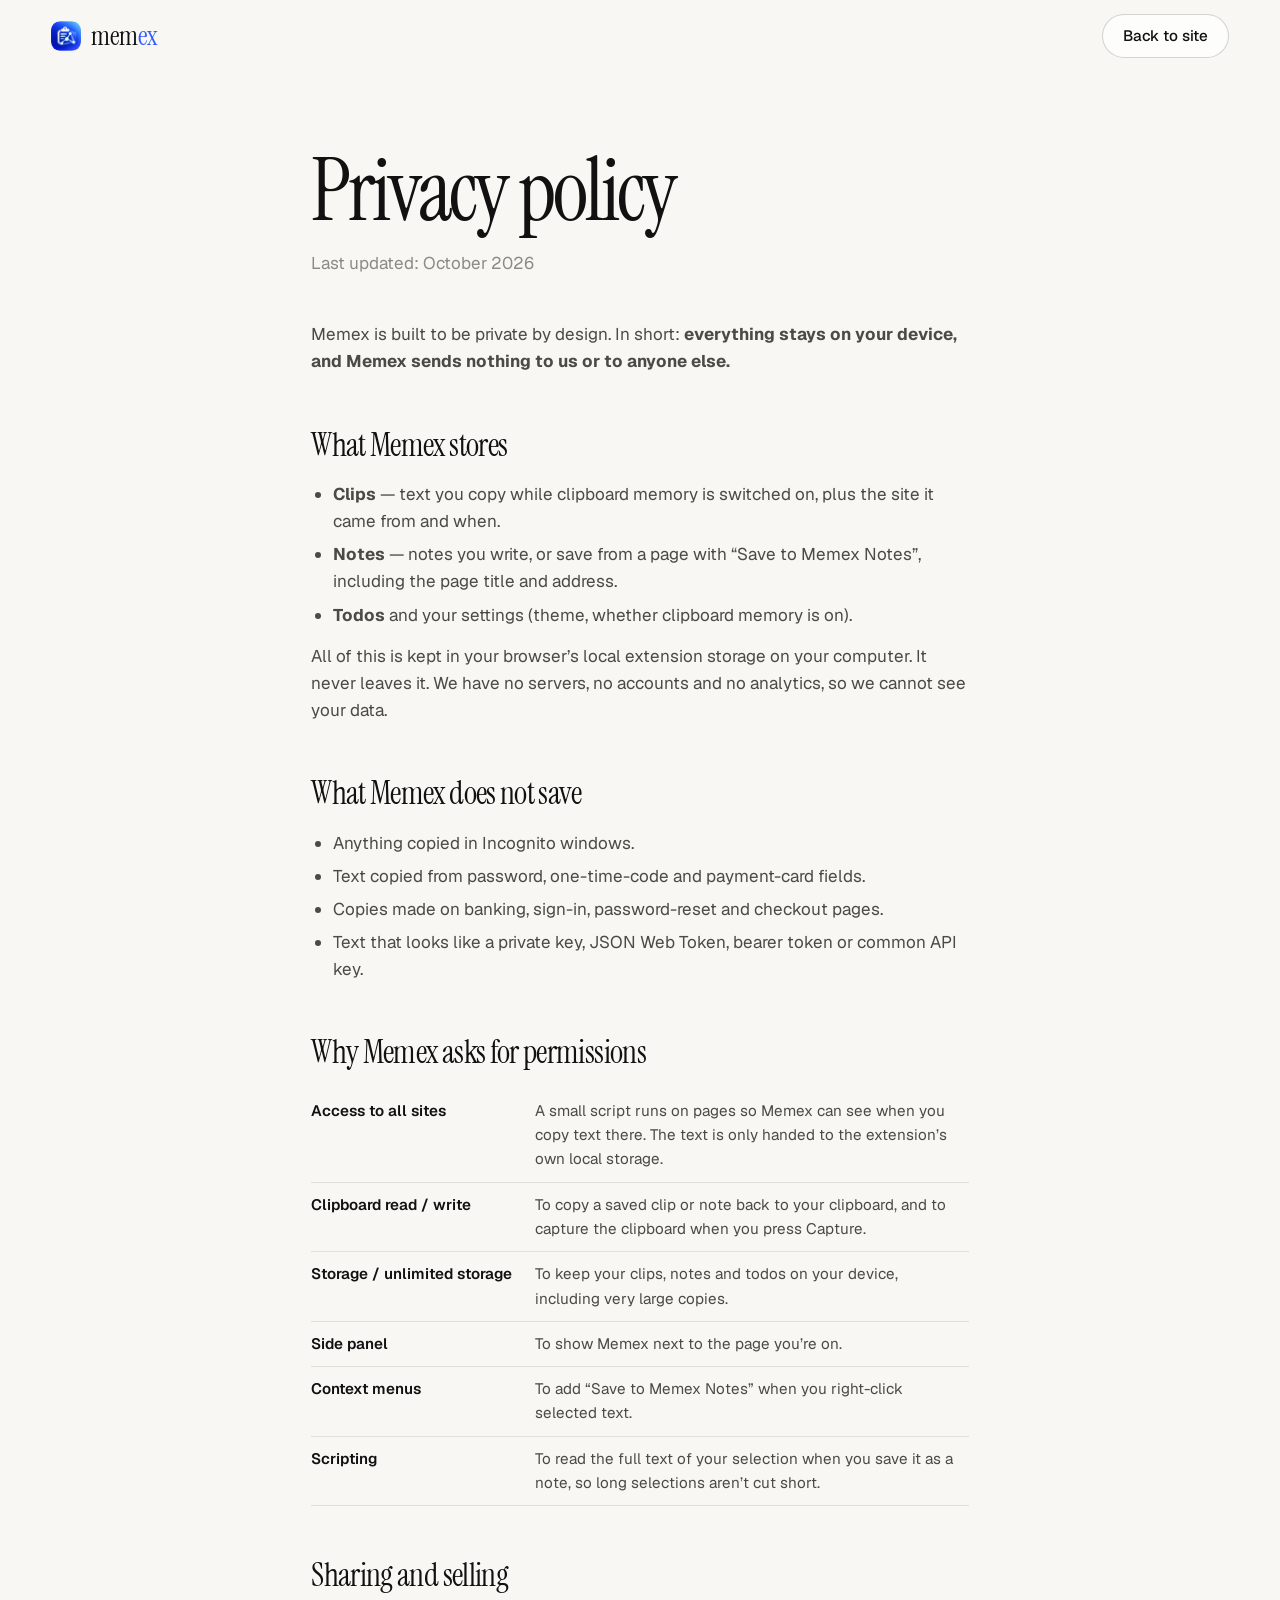
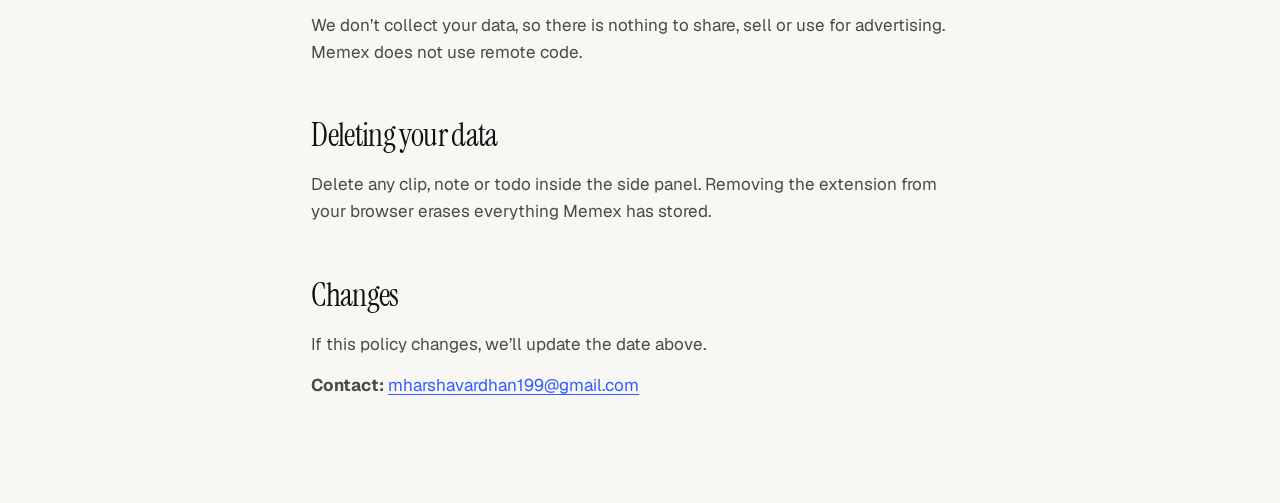
==== commit e17160c2: "memex-official" ====
--- a/privacy.html
+++ b/privacy.html
@@ -72,7 +72,7 @@
   <p id="contactLine" hidden><b>Contact:</b> <a id="contactMail" href="#"></a></p>
 </main>
 <script>
-  const CONFIG_EMAIL = "";  // ← optional: your support email
+  const CONFIG_EMAIL = "mharshavardhan199@gmail.com";  // ← optional: your support email
   if (CONFIG_EMAIL) { const l = document.getElementById("contactLine"); const a = document.getElementById("contactMail"); a.href = "mailto:" + CONFIG_EMAIL; a.textContent = CONFIG_EMAIL; l.hidden = false; }
 </script>
 </body>
